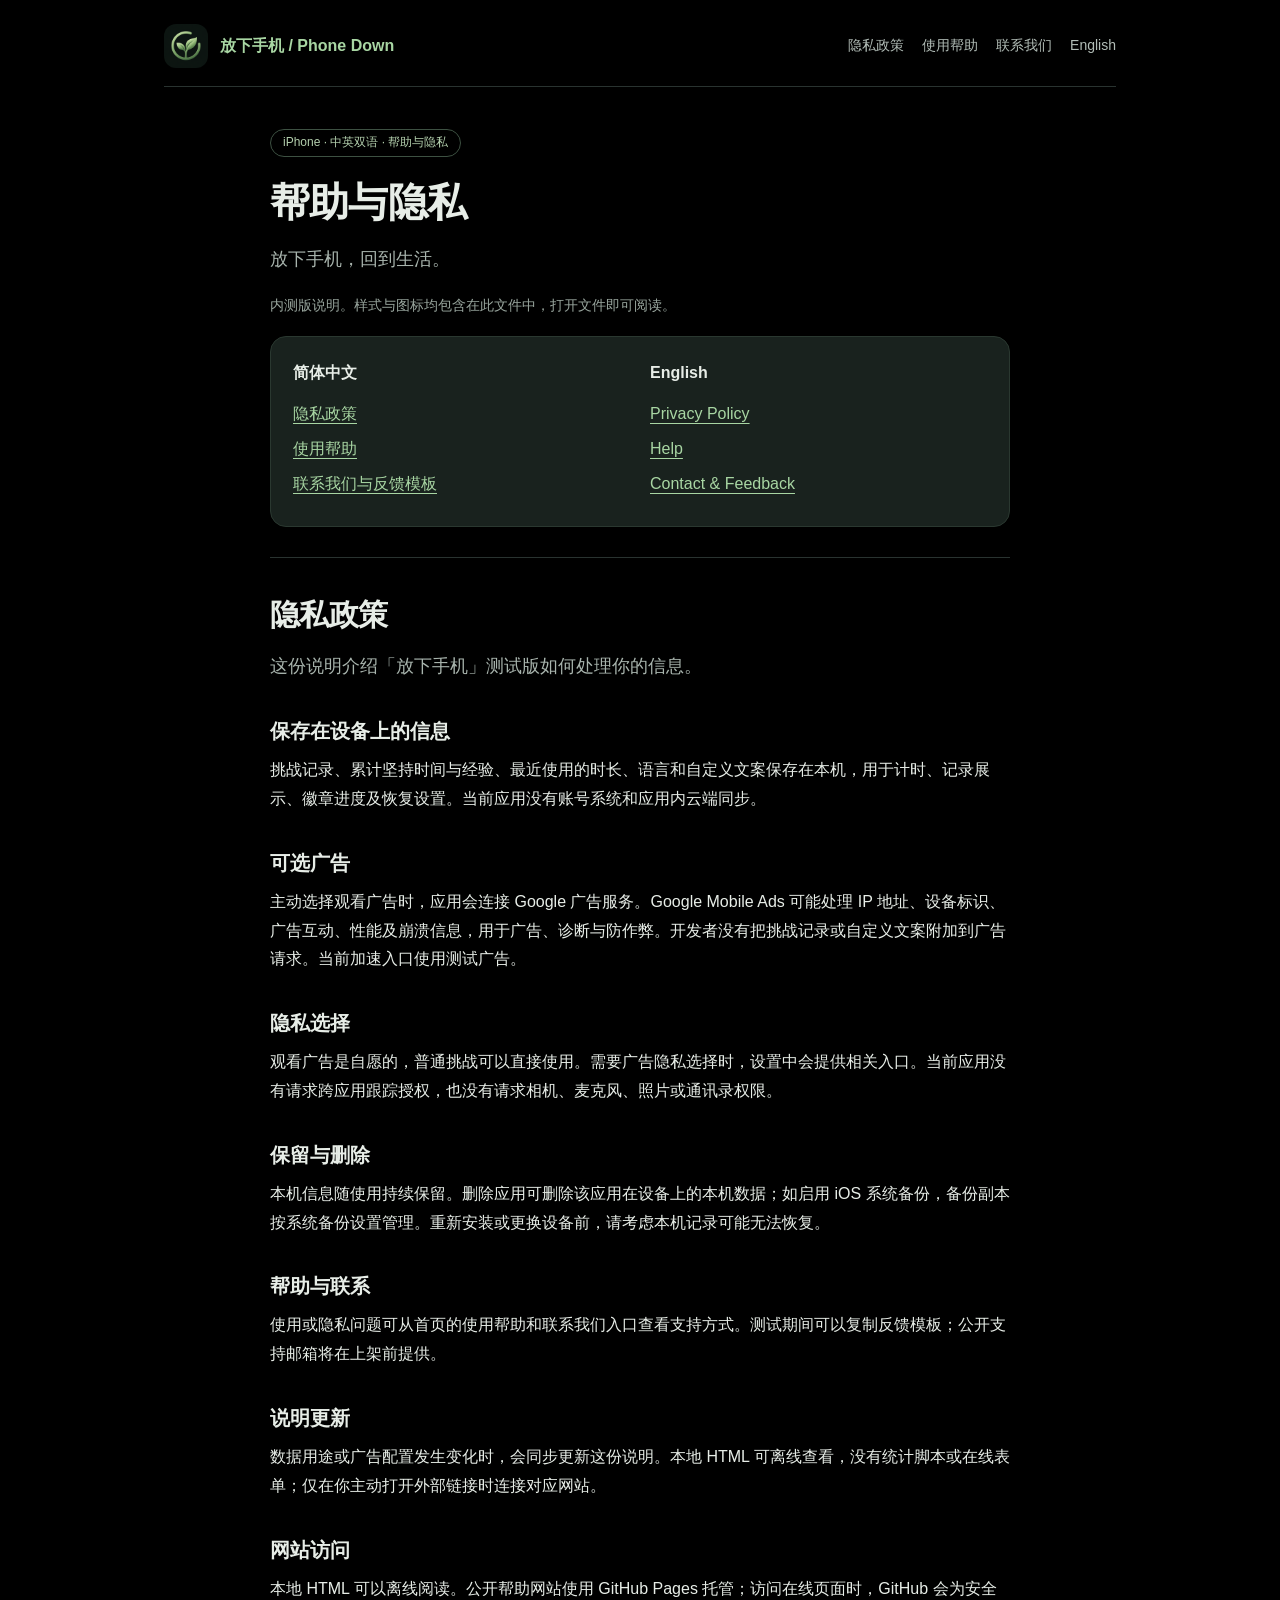
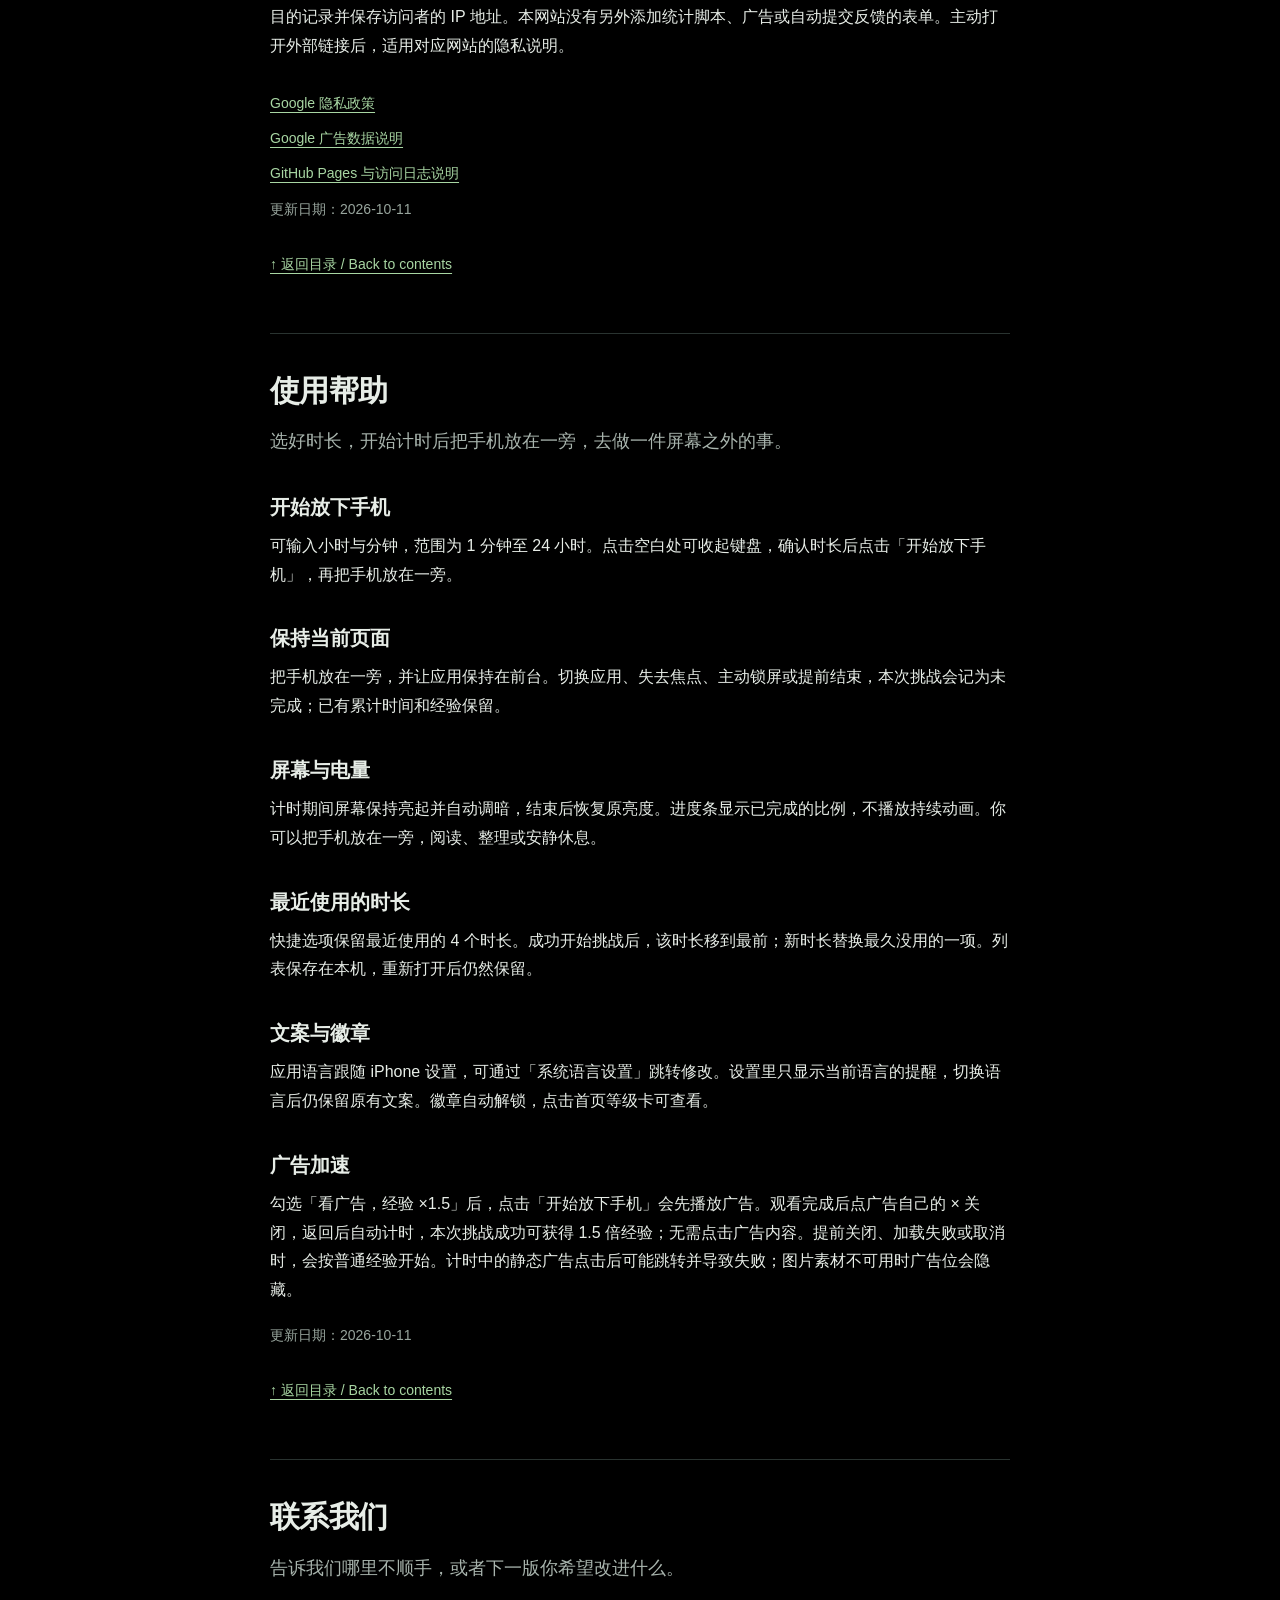
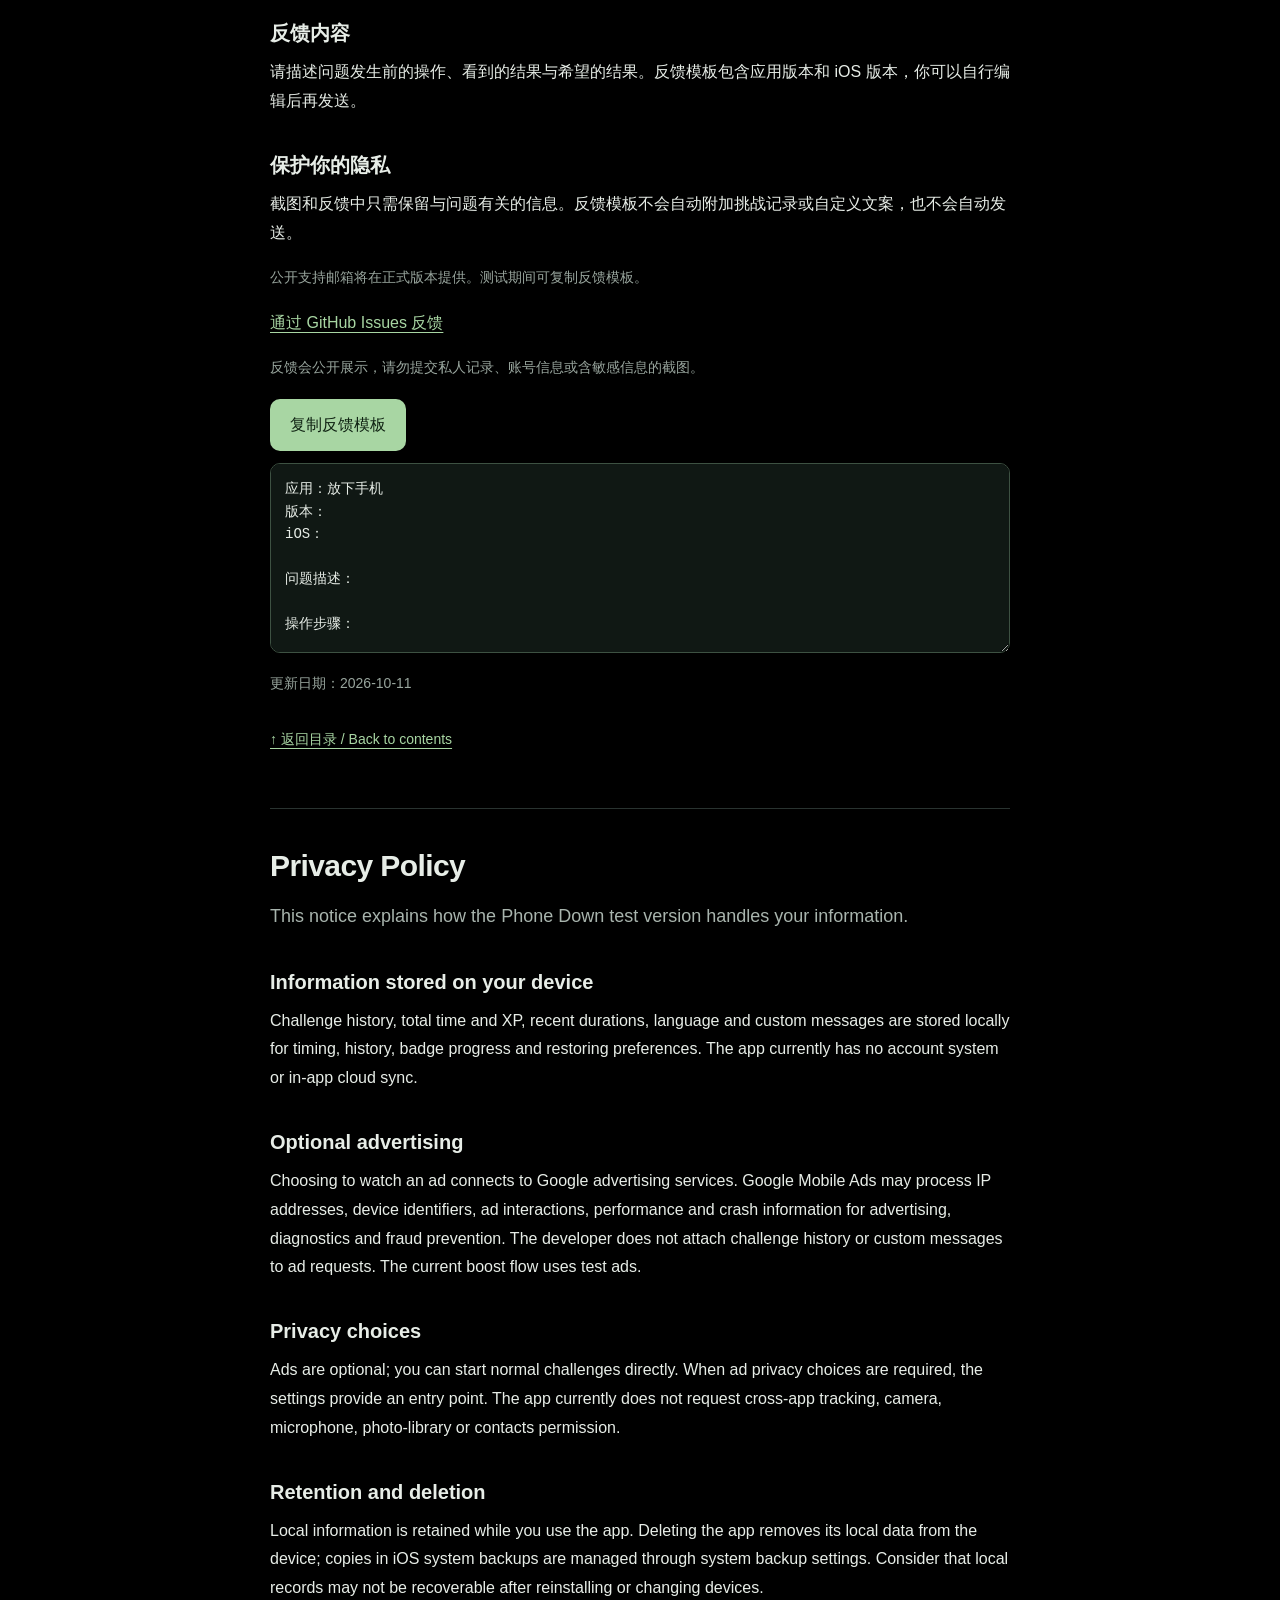
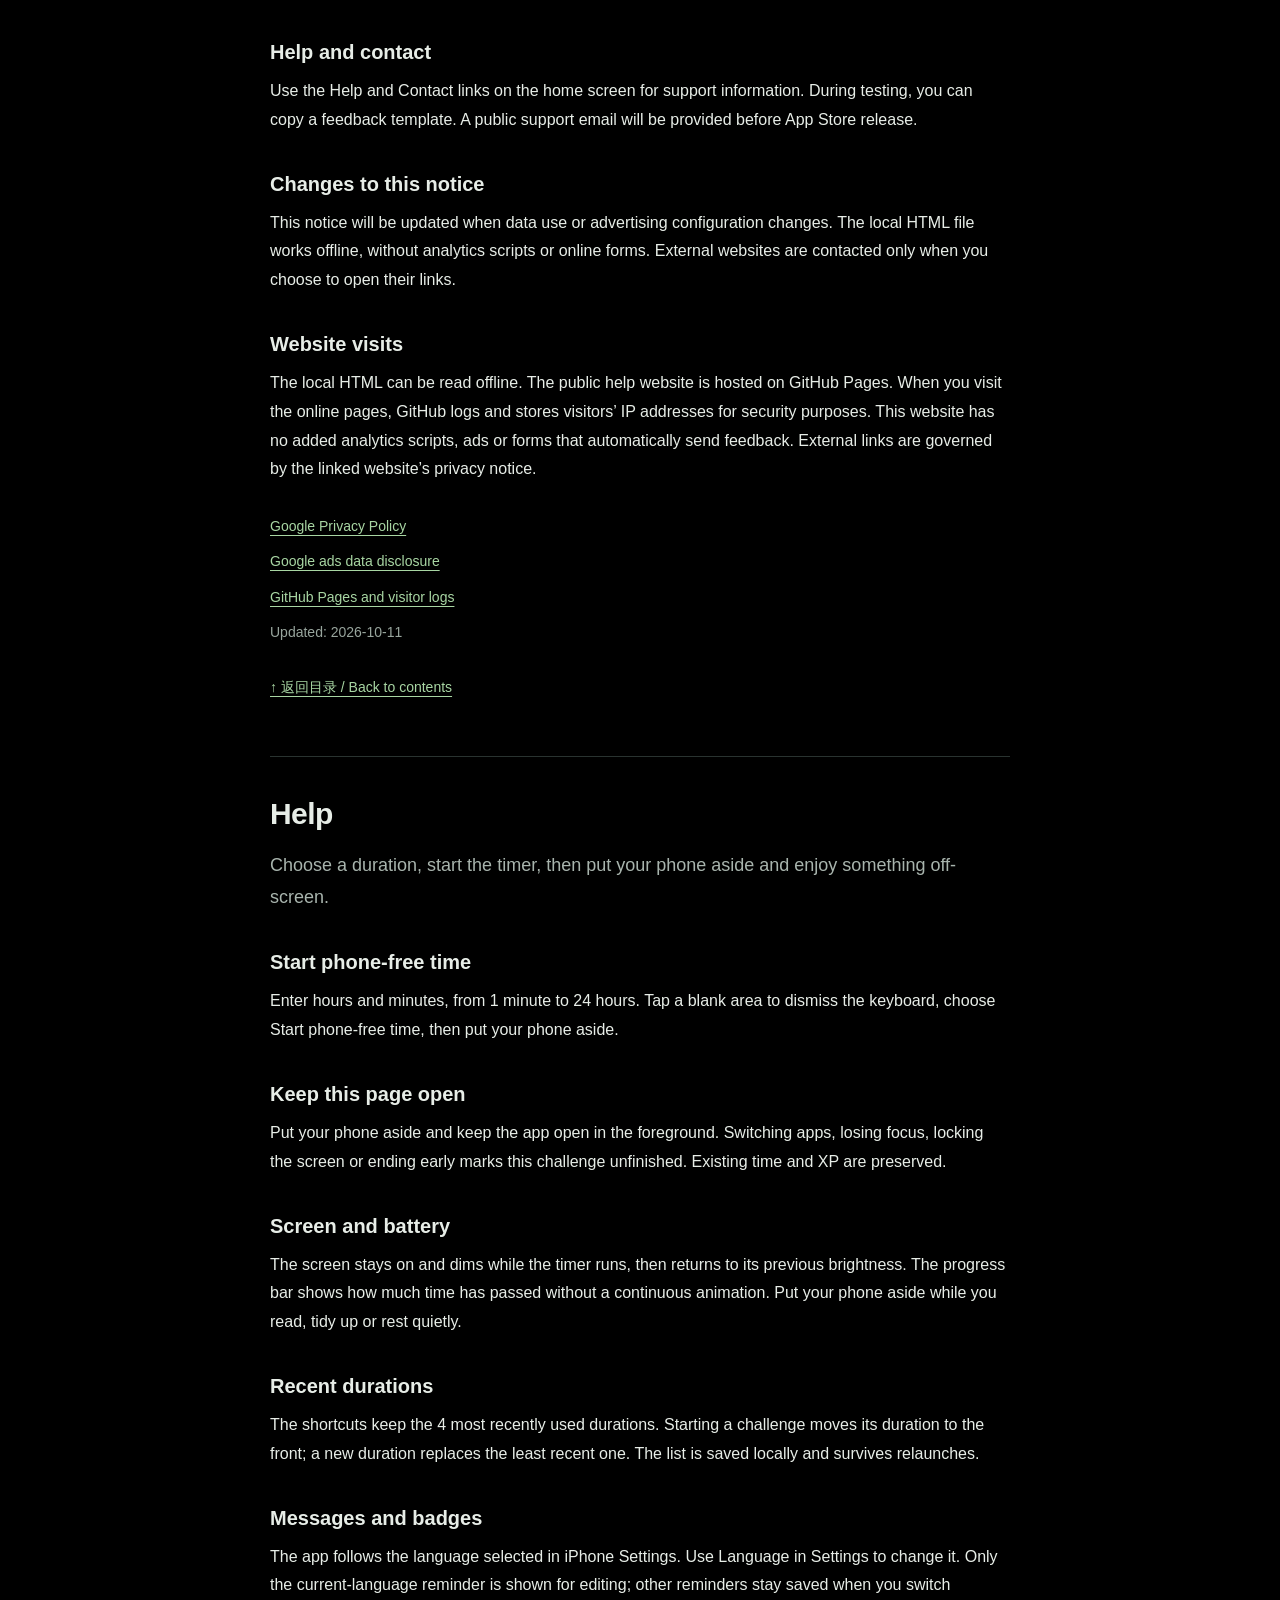
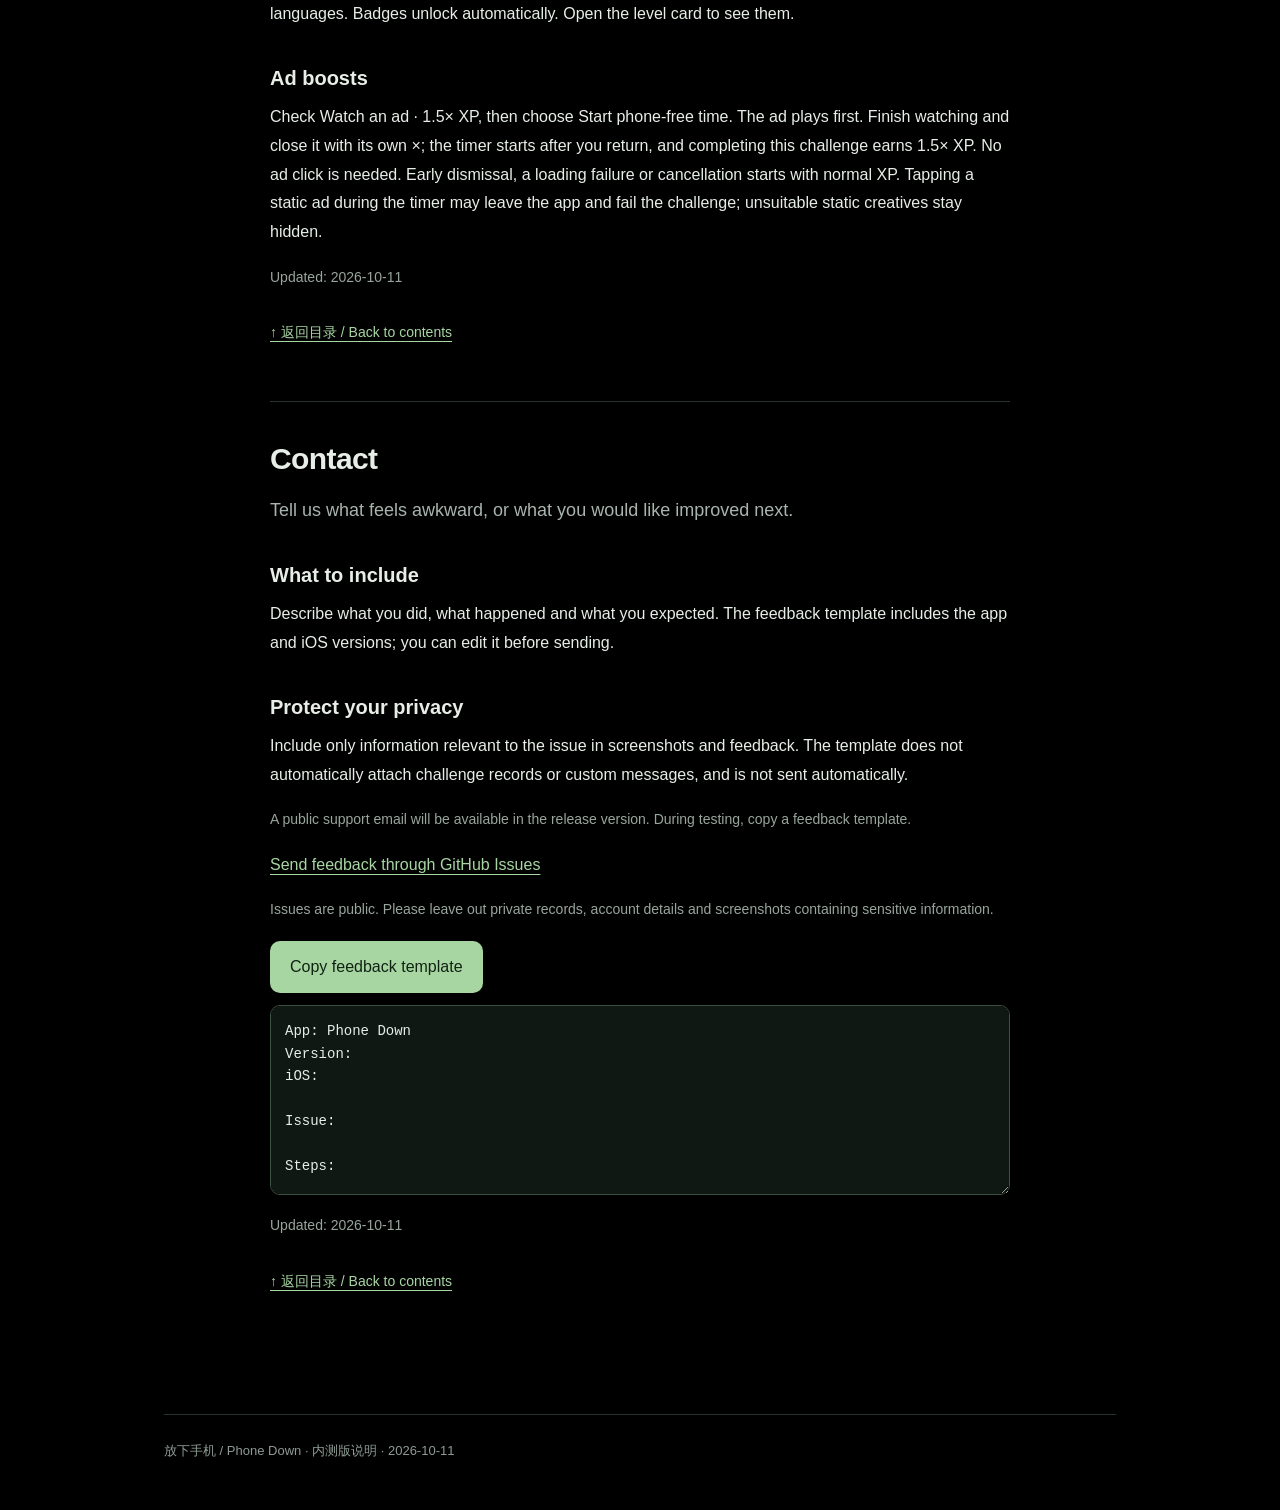
==== index.html @ fbf24b65 "Publish bilingual Phone Down help and privacy pages" ====
<!doctype html>
<html lang="zh-Hans"><head><meta charset="utf-8"><meta http-equiv="Content-Security-Policy" content="default-src 'none'; img-src data:; style-src 'unsafe-inline'; script-src 'unsafe-inline'; connect-src 'none'; base-uri 'none'; form-action 'none'"><meta name="viewport" content="width=device-width,initial-scale=1"><meta name="description" content="放下手机的帮助与隐私说明，中英文。"><title>放下手机 · 帮助与隐私</title><link rel="icon" href="[data-uri]"><style>*{box-sizing:border-box}html{color-scheme:dark}body{margin:0;background:#000000;color:#e7ede7;font:16px/1.8 -apple-system,BlinkMacSystemFont,"Segoe UI",sans-serif}a{color:#a8d6a3;text-underline-offset:4px}a:hover{color:#d0efc7}button{font:inherit}.wrap{max-width:1000px;margin:auto;padding:24px}header{display:flex;align-items:center;justify-content:space-between;gap:24px;border-bottom:1px solid #293330;padding-bottom:18px}.brand{display:flex;align-items:center;gap:12px;text-decoration:none;font-weight:650}.brand img{width:44px;height:44px;border-radius:12px}nav{display:flex;gap:18px;flex-wrap:wrap;font-size:14px}nav a{text-decoration:none;color:#b2bdb7}nav a[aria-current=page]{color:#a8d6a3}main{max-width:740px;margin:52px auto 70px}h1{font-size:clamp(28px,5vw,40px);line-height:1.25;margin:0 0 16px;letter-spacing:-.02em}h2{font-size:20px;line-height:1.5;margin:34px 0 10px}p{margin:0 0 18px;white-space:pre-line}.intro{color:#a8b4ad;font-size:18px}.tag{display:inline-block;color:#b3cfad;font-size:12px;border:1px solid #3d5142;border-radius:20px;padding:2px 12px;margin-bottom:20px}.choices{display:grid;grid-template-columns:repeat(3,1fr);gap:16px;margin-top:32px}.choice{display:block;text-decoration:none;background:#19221e;border:1px solid #2a3830;border-radius:16px;padding:22px}.choice span{display:block;color:#a8b4ad;font-size:14px;margin-top:8px}.muted{color:#98a59d;font-size:14px}.email{font-size:18px}.copy{background:#a8d6a3;color:#102313;border:0;border-radius:10px;padding:12px 20px;cursor:pointer;min-height:44px}footer{border-top:1px solid #293330;padding:24px 0;color:#8e9b94;font-size:13px;display:flex;justify-content:space-between;gap:16px;flex-wrap:wrap}.links{display:flex;gap:20px;flex-wrap:wrap}.sources{margin-top:30px;font-size:14px}.sources a{display:block;margin:10px 0}@media(max-width:650px){.wrap{padding:20px}header{align-items:flex-start;flex-direction:column;gap:14px}nav{gap:16px}main{margin:32px auto 48px}.choices{grid-template-columns:1fr;gap:12px}h2{margin-top:26px}.choice{padding:18px}}

html{scroll-behavior:auto}main{margin:40px auto 64px}article{padding:38px 0;border-top:1px solid #293330;scroll-margin-top:20px}article h1{font-size:30px}.summary{margin-bottom:30px}.toc{display:grid;grid-template-columns:1fr 1fr;gap:20px;padding:22px;background:#19221e;border:1px solid #2a3830;border-radius:16px}.toc strong{display:block;margin-bottom:12px}.toc a{display:block;margin:6px 0}.back{margin-top:30px;font-size:14px}.feedback-template{display:block;width:100%;min-height:190px;background:#101814;color:#e7ede7;border:1px solid #3d5142;border-radius:10px;padding:14px;margin:12px 0 18px;font:14px/1.6 ui-monospace,monospace}@media(max-width:650px){.toc{grid-template-columns:1fr;gap:14px}}@media print{html{color-scheme:light}body{background:white;color:#111}.wrap{max-width:none}header,nav,.copy,.back{display:none}article{break-before:page;border:0}article h1,article h2{break-after:avoid}p{orphans:3;widows:3}a,.muted,.intro{color:#333}}
</style></head><body><div class="wrap" id="top"><header><a class="brand" href="#top"><img src="[data-uri]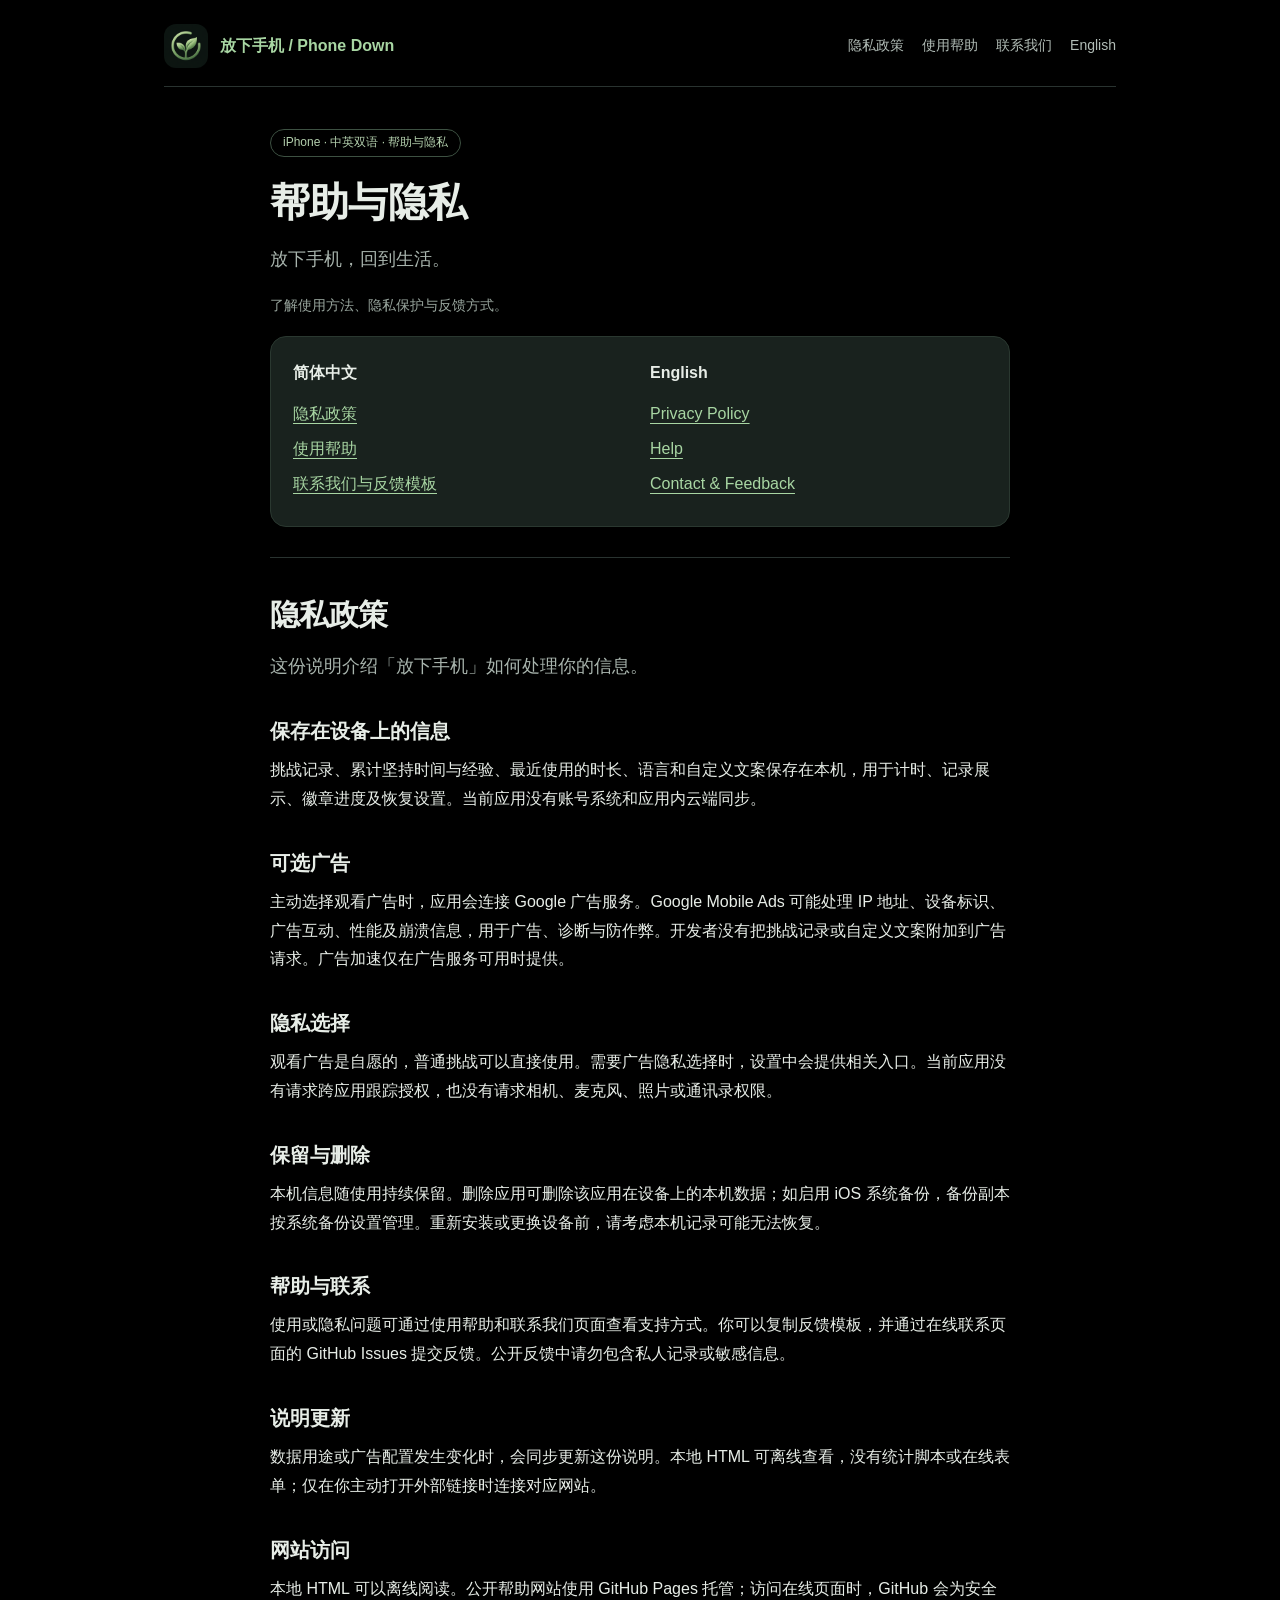
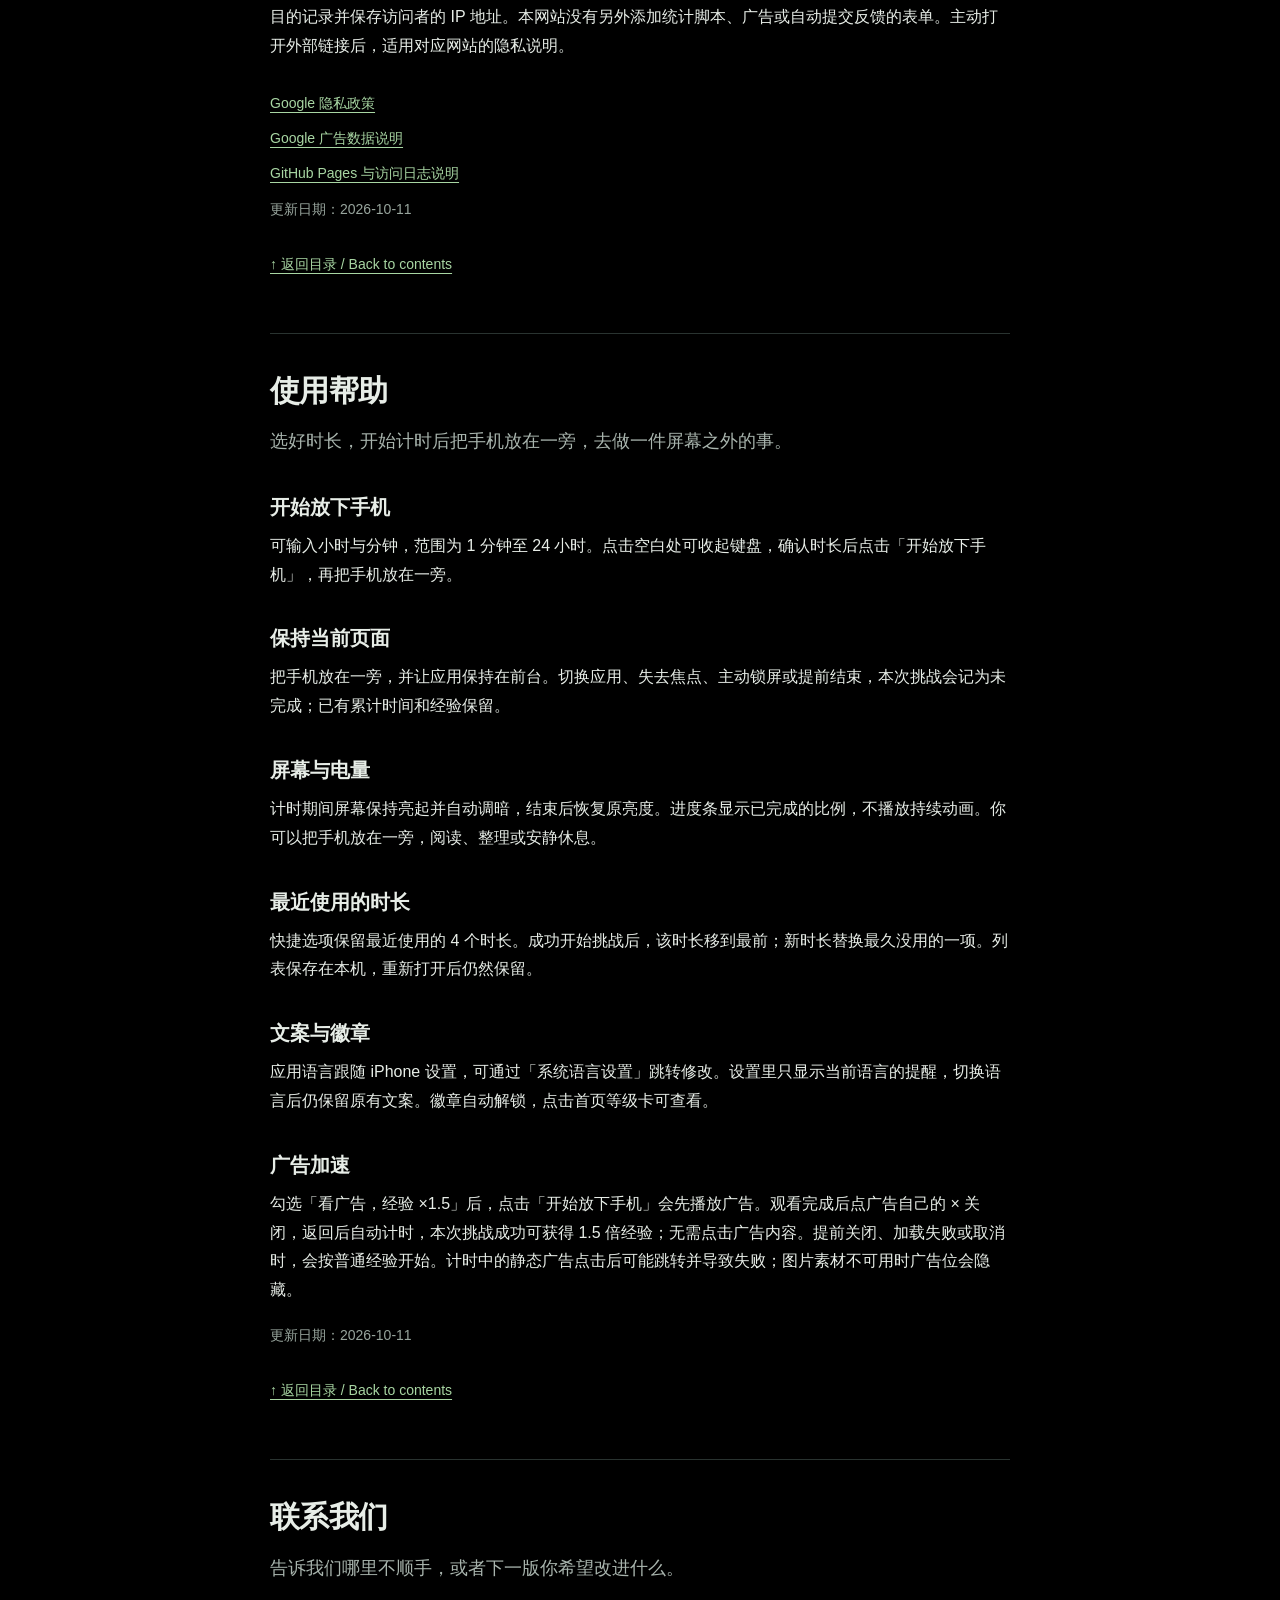
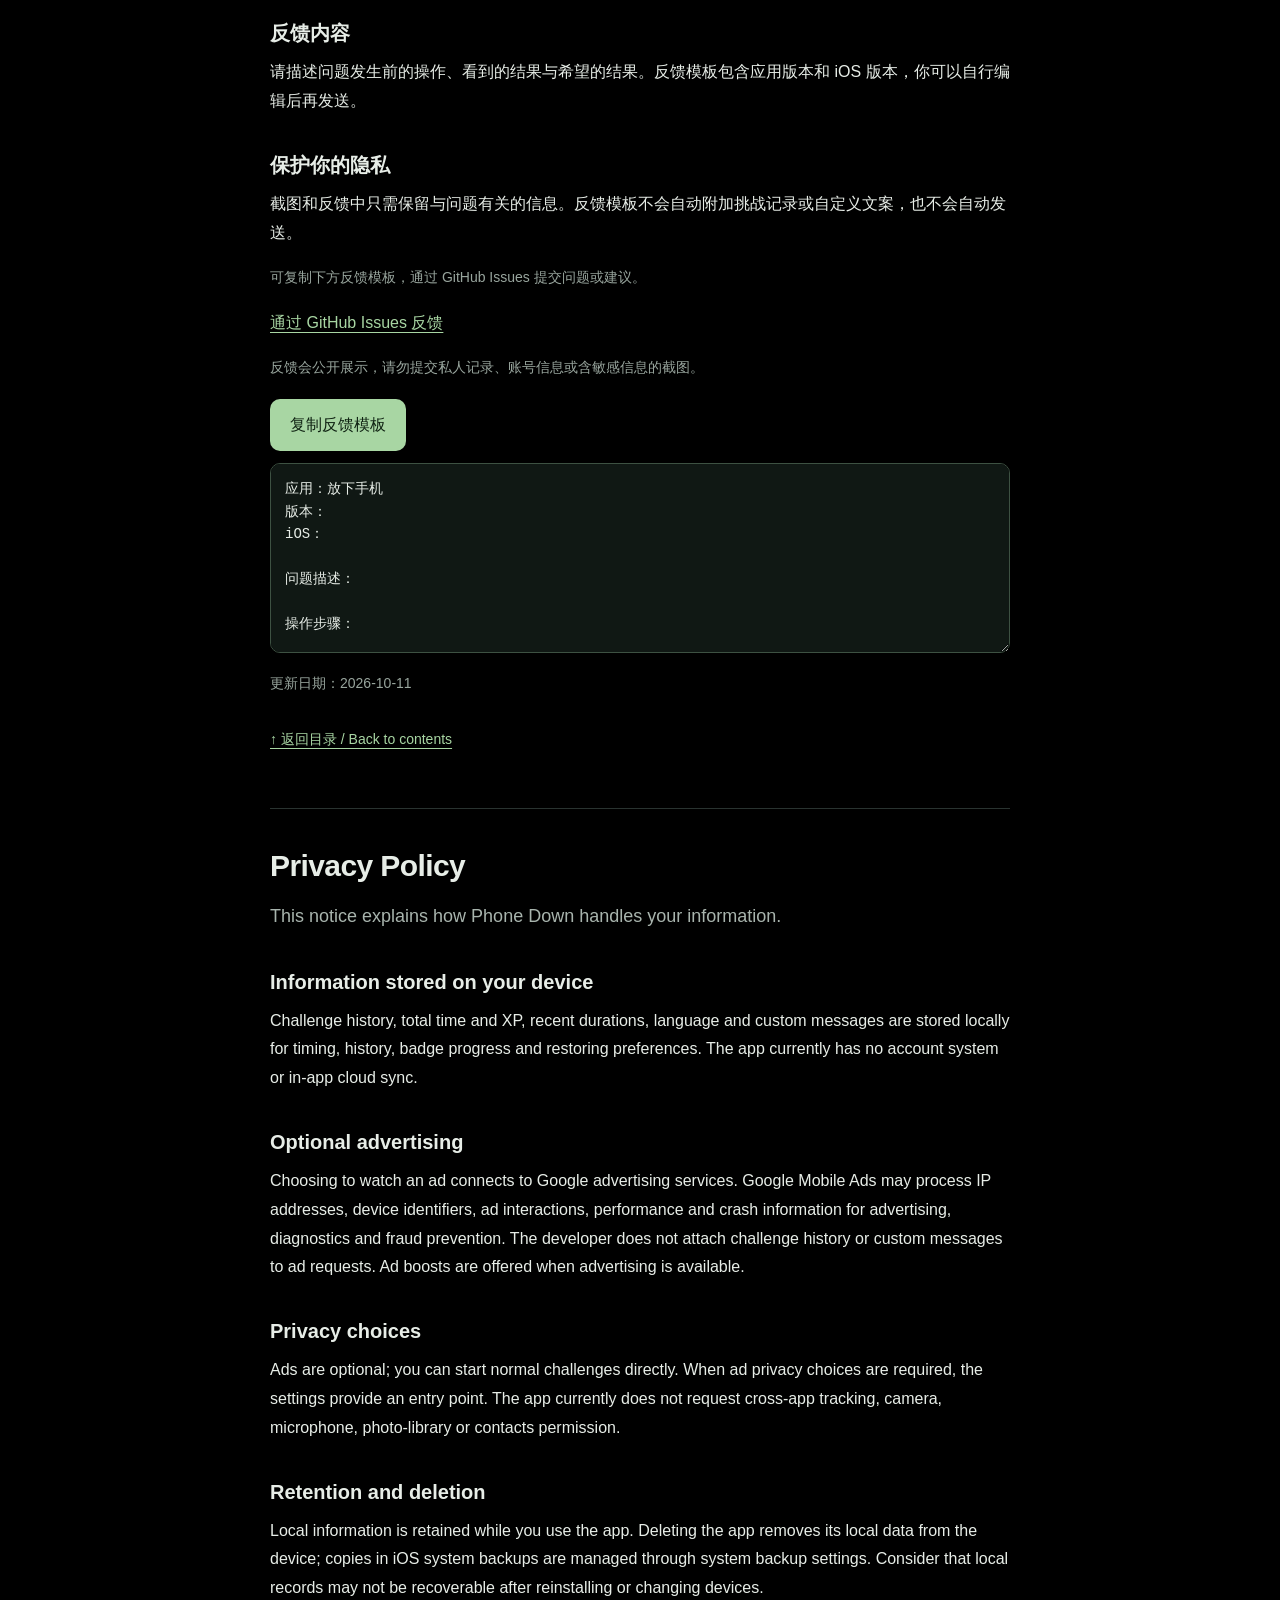
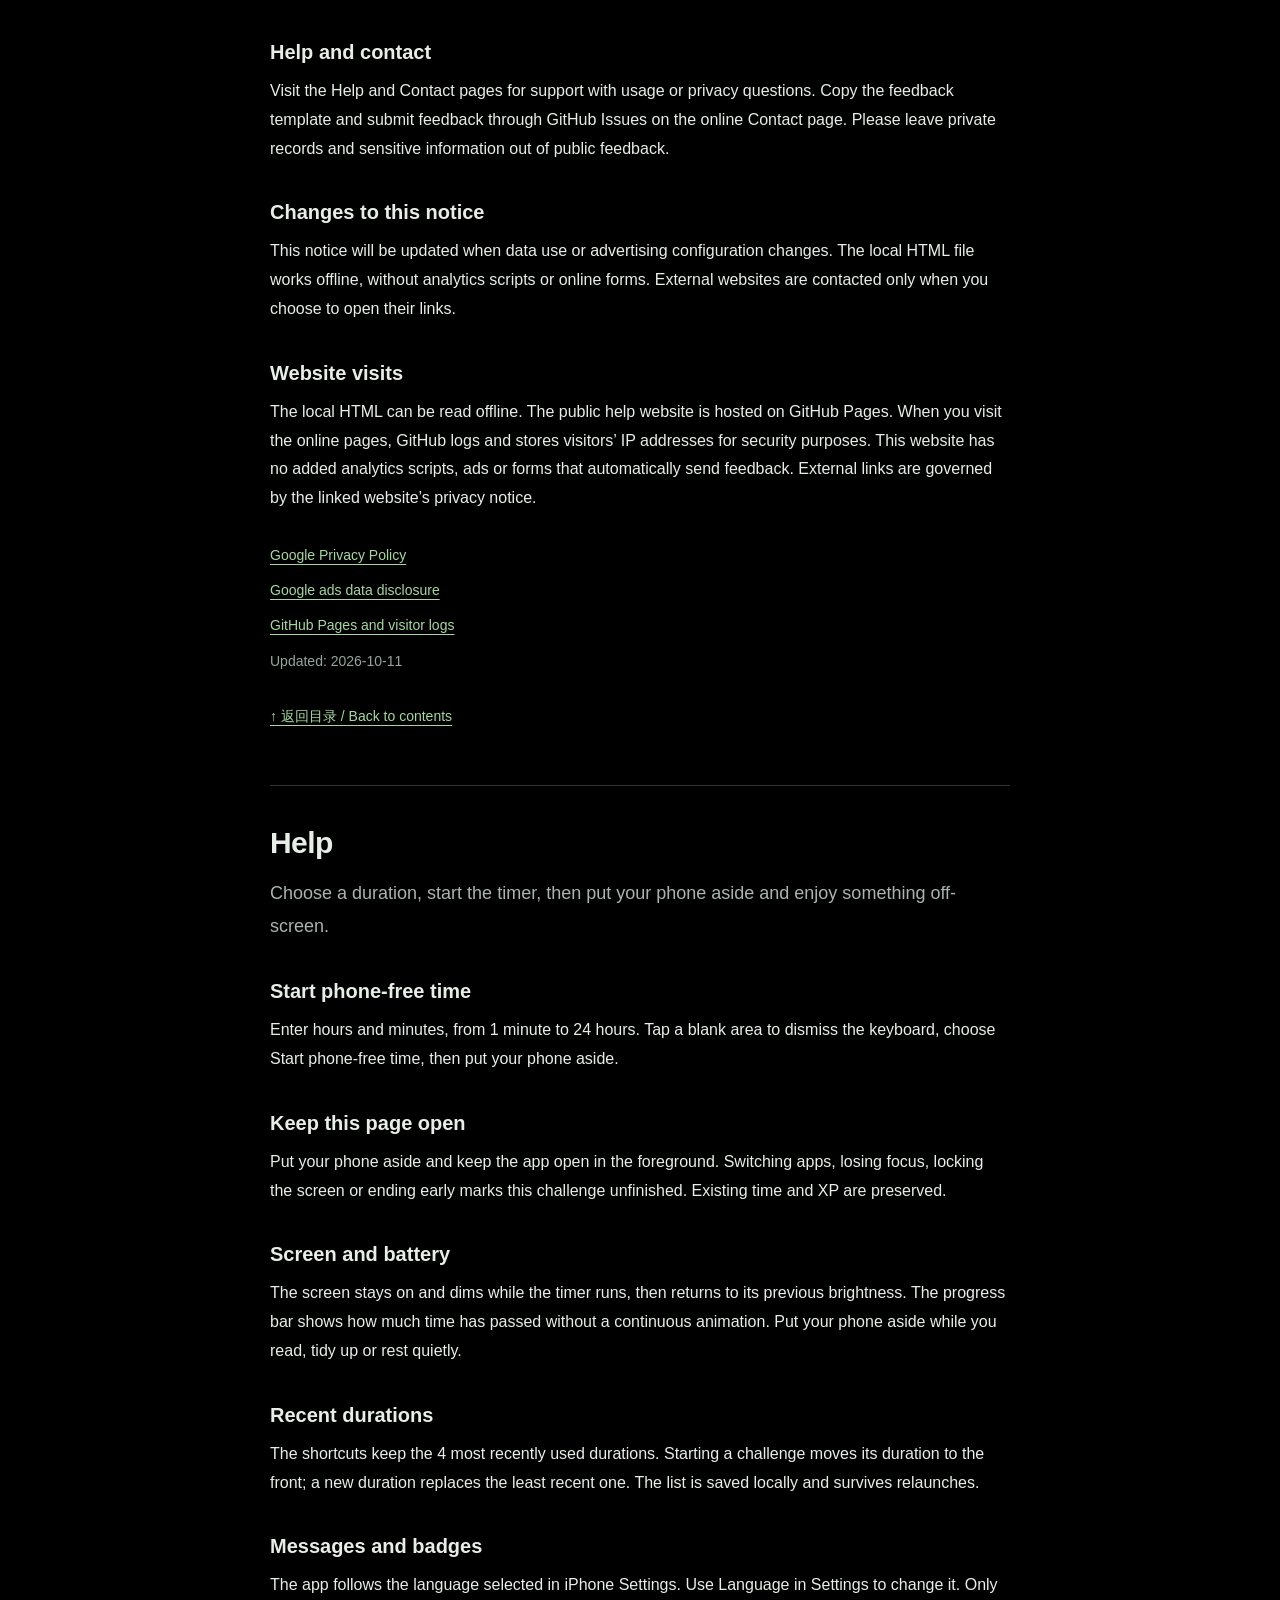
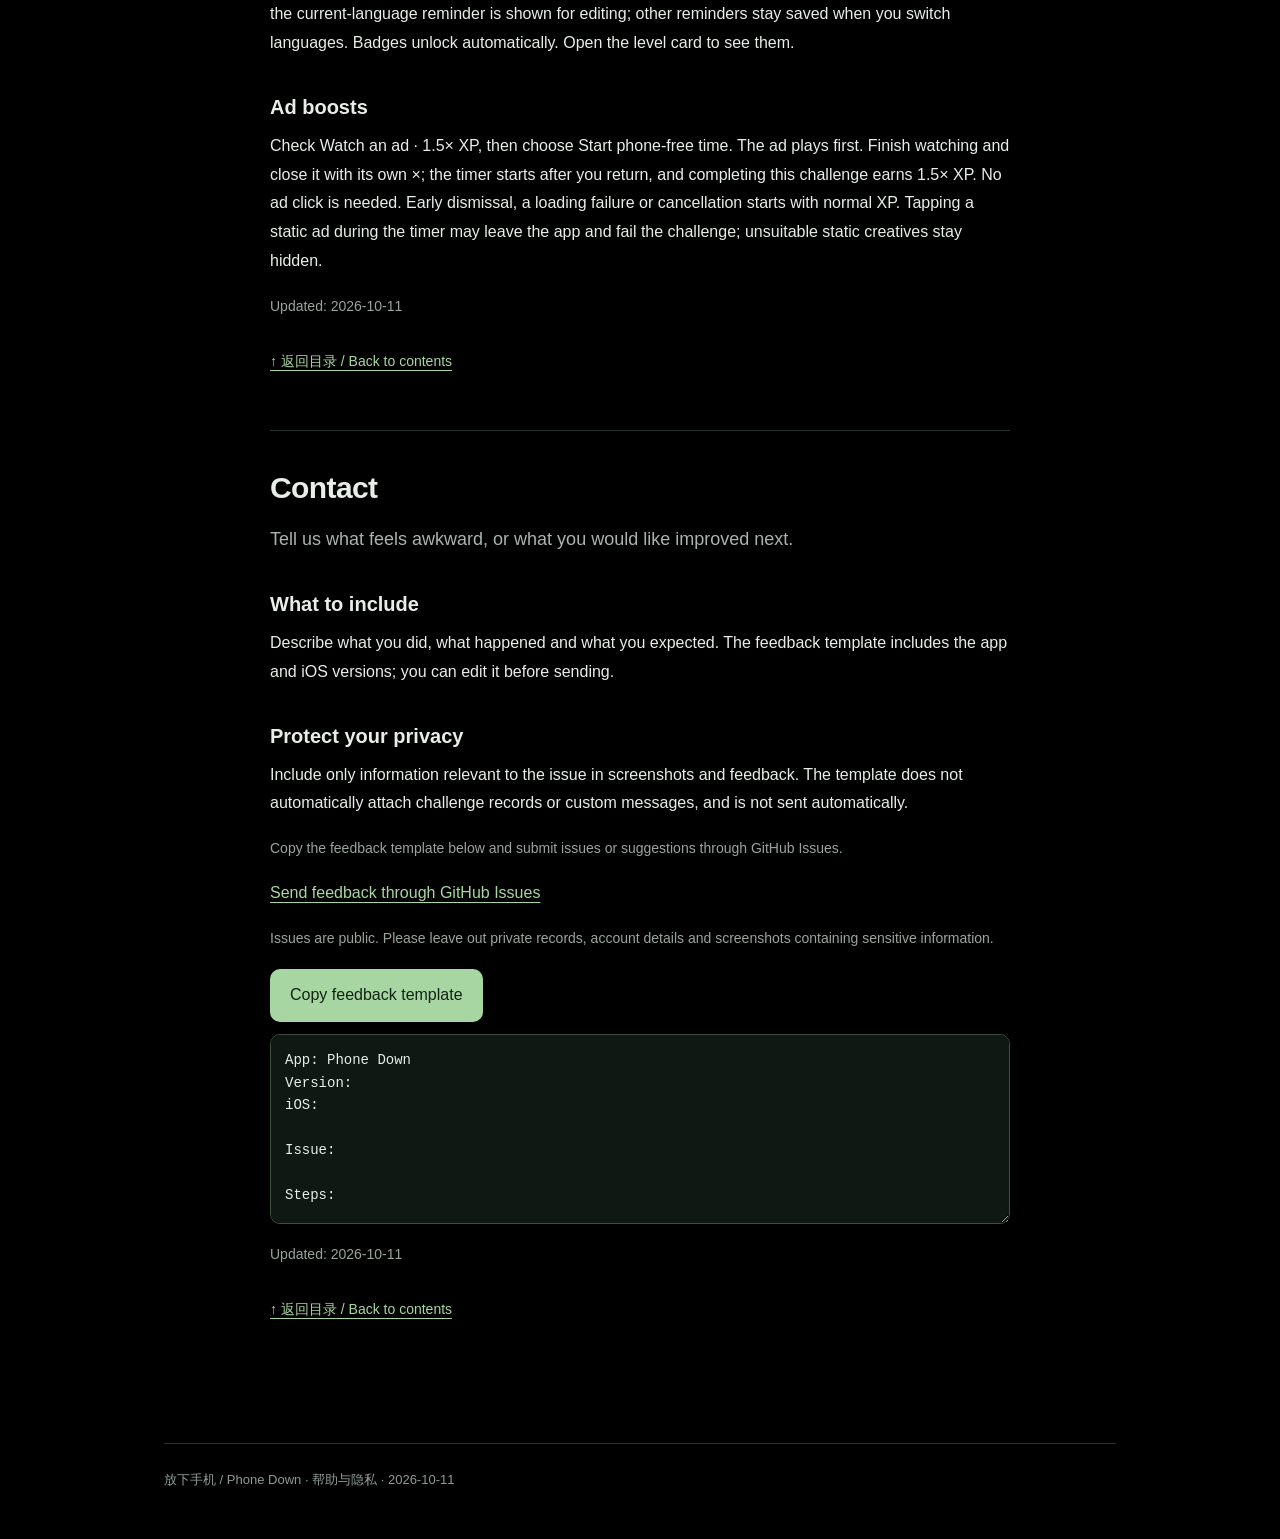
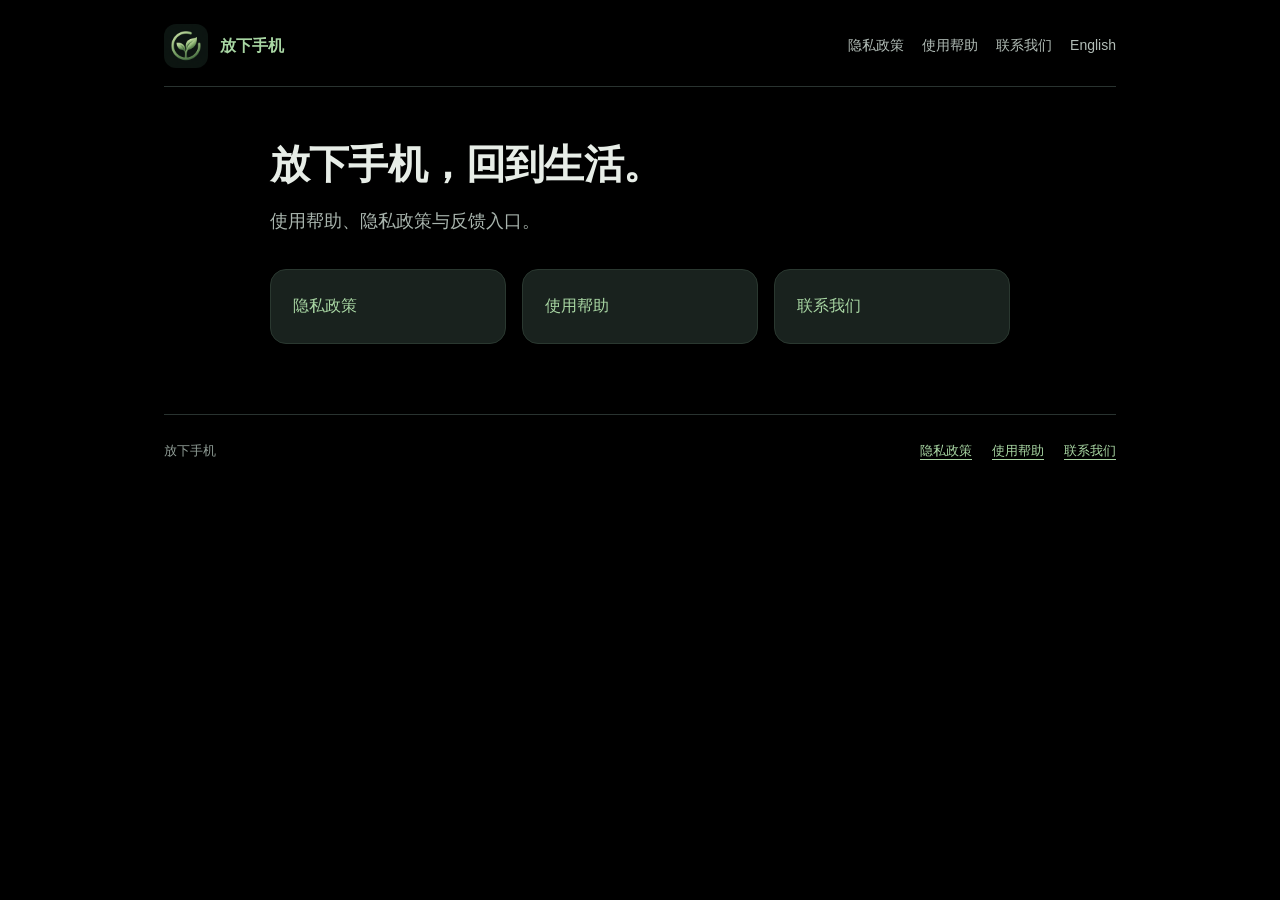
